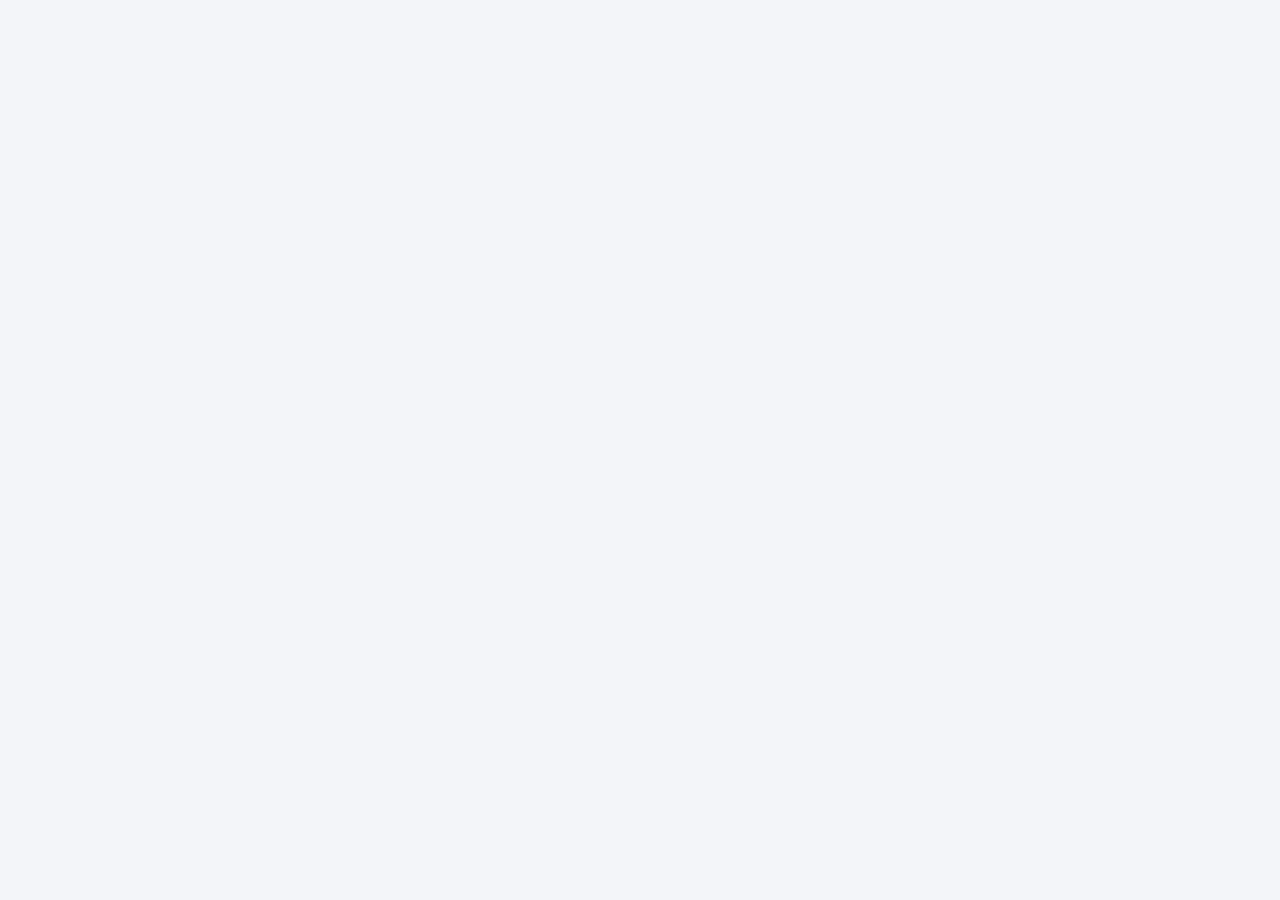
==== block-2-extension/index.html @ 3ecbda08 "Add Week 3 Tuesday Offline Lab materials" ====
<!DOCTYPE html>
<html lang="en">
<head>
  <meta charset="UTF-8">
  <meta name="viewport" content="width=device-width, initial-scale=1.0">
  <title>scratch2build_session_6</title>
  <link rel="stylesheet" href="styles.css">
</head>
<body>
  
<script src="script.js"></script>
</body>
</html>
---- block-2-extension/styles.css ----
*{box-sizing:border-box}body{margin:0;padding:30px 0;font-family:Arial,sans-serif;background:#f3f5f9;color:#202938}
.container{width:min(900px,92%);margin:auto}.filters{display:flex;gap:12px;flex-wrap:wrap;margin:20px 0}
input,select{padding:12px;border:1px solid #cbd2dc;border-radius:8px;font:inherit}
input{flex:1 1 240px}select{flex:0 1 200px}
.events-list{display:grid;grid-template-columns:repeat(auto-fit,minmax(220px,1fr));gap:14px}
.event-card{padding:18px;background:white;border-radius:12px;box-shadow:0 3px 14px #17203312}
.event-card h2{margin:0 0 8px;font-size:19px}.badge{color:#2457c5;font-size:13px}
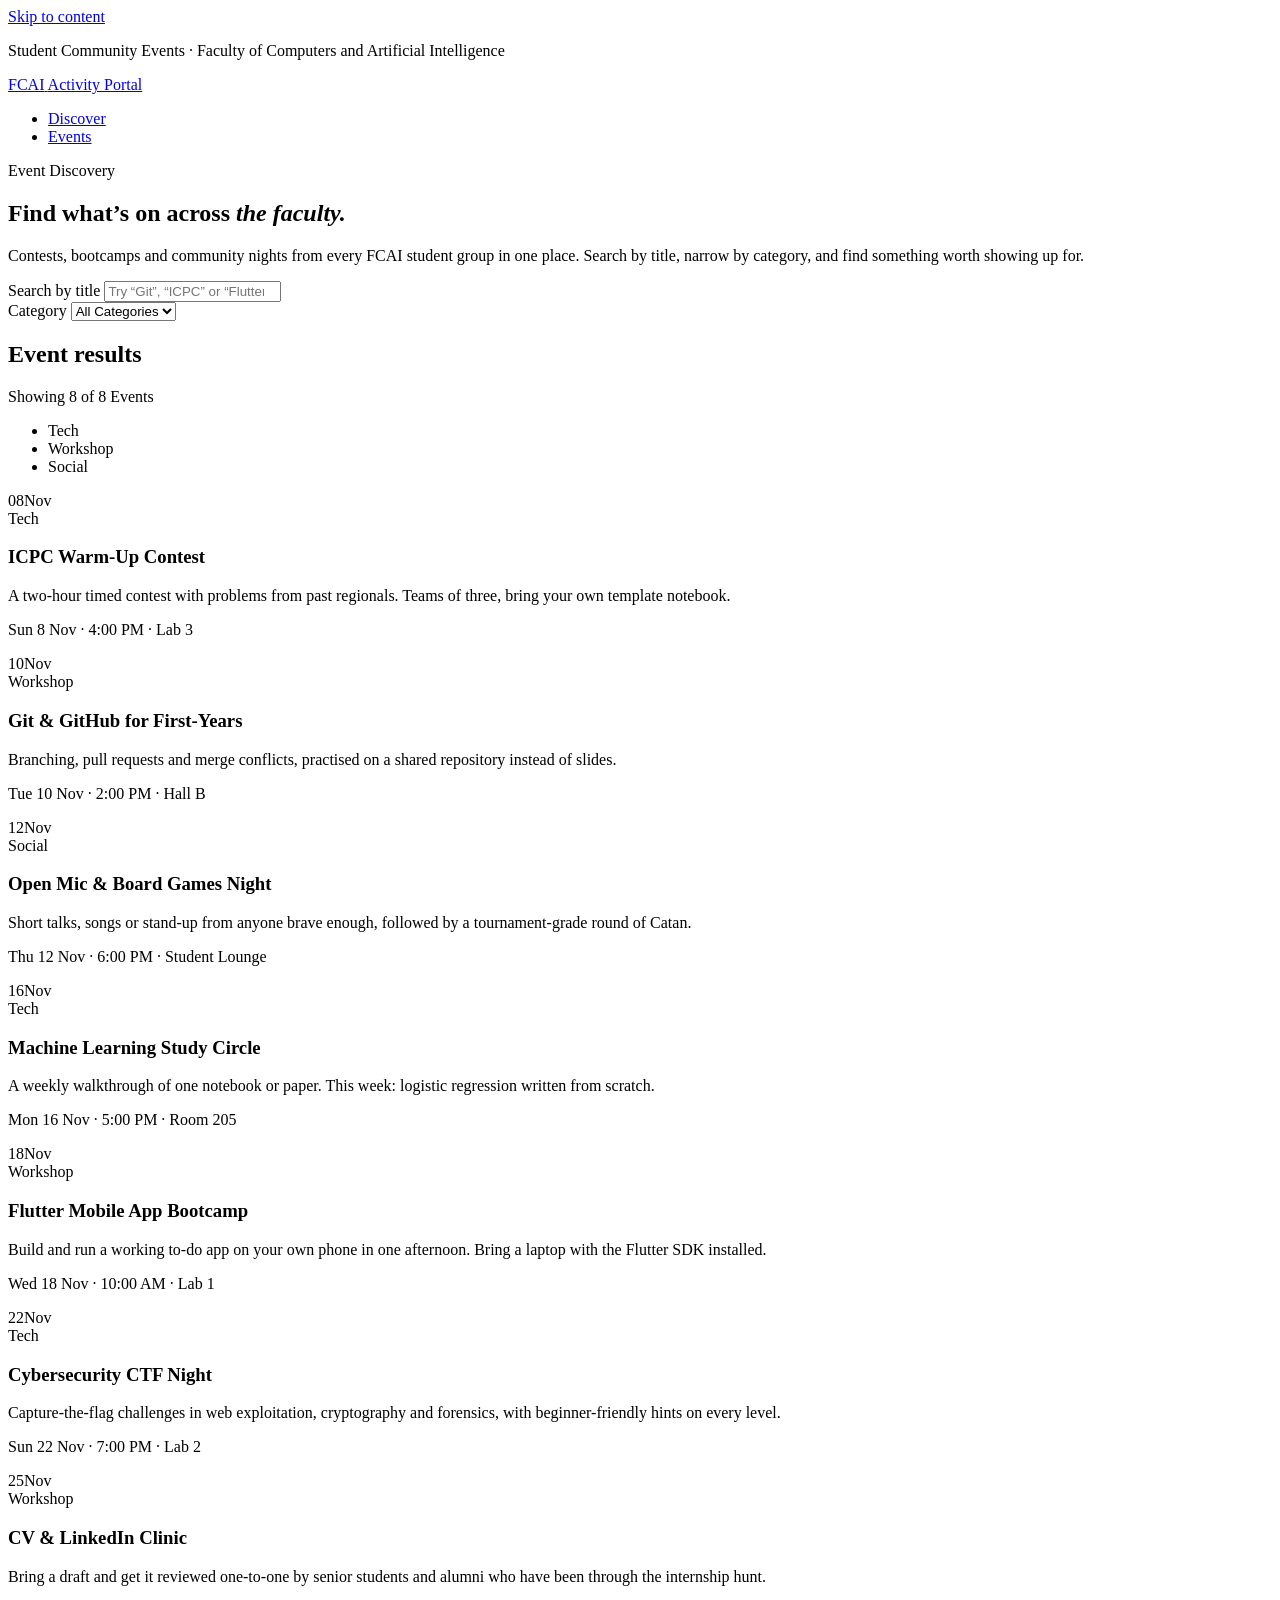
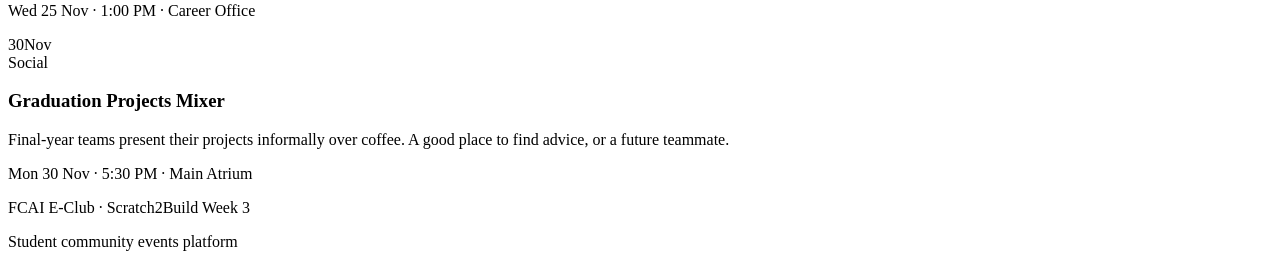
==== commit d682aae6: "Complete Task 3" ====
--- a/block-2-extension/index.html
+++ b/block-2-extension/index.html
@@ -1,13 +1,173 @@
 <!DOCTYPE html>
 <html lang="en">
 <head>
-  <meta charset="UTF-8">
-  <meta name="viewport" content="width=device-width, initial-scale=1.0">
-  <title>scratch2build_session_6</title>
-  <link rel="stylesheet" href="styles.css">
+  <meta charset="utf-8">
+  <meta name="viewport" content="width=device-width, initial-scale=1">
+  <title>Discover Events · FCAI Activity Portal</title>
+  <link rel="preconnect" href="https://fonts.googleapis.com">
+  <link rel="preconnect" href="https://fonts.gstatic.com" crossorigin>
+  <link href="https://fonts.googleapis.com/css2?family=DM+Mono:wght@400;500&family=DM+Sans:wght@400;500;700&family=Fraunces:ital,opsz,wght@0,9..144,500;0,9..144,700;1,9..144,500&display=swap" rel="stylesheet">
+  <link rel="stylesheet" href="style.css">
+  <script src="script.js" defer></script>
 </head>
 <body>
-  
-<script src="script.js"></script>
+  <a class="skip-link" href="#main">Skip to content</a>
+
+  <div class="topbar">
+    <p>Student Community Events &middot; Faculty of Computers and Artificial Intelligence</p>
+  </div>
+
+  <header class="site-header">
+    <div class="header-inner wrap">
+      <a class="brand" href="#">
+        <span class="brand-name">FCAI</span>
+        <span class="brand-sub">Activity Portal</span>
+      </a>
+      <nav class="site-nav" aria-label="Page sections">
+        <ul>
+          <li><a href="#discover">Discover</a></li>
+          <li><a href="#results">Events</a></li>
+        </ul>
+      </nav>
+    </div>
+  </header>
+
+  <main id="main">
+    <section class="hero wrap" aria-labelledby="page-title">
+      <div class="hero-copy">
+        <p class="eyebrow">Event Discovery</p>
+        <h1 id="page-title">Find what&rsquo;s on across <em>the faculty.</em></h1>
+      </div>
+      <p class="lede">Contests, bootcamps and community nights from every FCAI student group in one place. Search by title, narrow by category, and find something worth showing up for.</p>
+    </section>
+
+    <section class="filters-band" id="discover" aria-label="Search and filter events">
+      <div class="wrap">
+        <div class="filters">
+          <div class="field field-search">
+            <label for="search-input">Search by title</label>
+            <input id="search-input" type="search" placeholder="Try &ldquo;Git&rdquo;, &ldquo;ICPC&rdquo; or &ldquo;Flutter&rdquo;" autocomplete="off">
+          </div>
+          <div class="field field-category">
+            <label for="category-select">Category</label>
+            <select id="category-select">
+              <option value="all">All Categories</option>
+              <option value="tech">Tech</option>
+              <option value="workshop">Workshop</option>
+              <option value="social">Social</option>
+            </select>
+          </div>
+        </div>
+      </div>
+    </section>
+
+    <section class="results wrap" id="results" aria-labelledby="results-heading">
+      <h2 id="results-heading" class="visually-hidden">Event results</h2>
+
+      <div class="results-head">
+        <p id="active-counter" class="counter" aria-live="polite">Showing 8 of 8 Events</p>
+        <ul class="key" aria-label="Category colours">
+          <li><span class="swatch swatch-tech" aria-hidden="true"></span>Tech</li>
+          <li><span class="swatch swatch-workshop" aria-hidden="true"></span>Workshop</li>
+          <li><span class="swatch swatch-social" aria-hidden="true"></span>Social</li>
+        </ul>
+      </div>
+
+      <div class="events-grid" id="events-grid">
+        <article class="event-card" data-category="tech">
+          <div class="card-date" aria-hidden="true"><span class="day">08</span><span class="month">Nov</span></div>
+          <div class="card-body">
+            <span class="badge">Tech</span>
+            <h3 class="card-title">ICPC Warm-Up Contest</h3>
+            <p class="card-desc">A two-hour timed contest with problems from past regionals. Teams of three, bring your own template notebook.</p>
+            <p class="card-meta">Sun 8 Nov &middot; 4:00 PM &middot; Lab 3</p>
+          </div>
+        </article>
+
+        <article class="event-card" data-category="workshop">
+          <div class="card-date" aria-hidden="true"><span class="day">10</span><span class="month">Nov</span></div>
+          <div class="card-body">
+            <span class="badge">Workshop</span>
+            <h3 class="card-title">Git &amp; GitHub for First-Years</h3>
+            <p class="card-desc">Branching, pull requests and merge conflicts, practised on a shared repository instead of slides.</p>
+            <p class="card-meta">Tue 10 Nov &middot; 2:00 PM &middot; Hall B</p>
+          </div>
+        </article>
+
+        <article class="event-card" data-category="social">
+          <div class="card-date" aria-hidden="true"><span class="day">12</span><span class="month">Nov</span></div>
+          <div class="card-body">
+            <span class="badge">Social</span>
+            <h3 class="card-title">Open Mic &amp; Board Games Night</h3>
+            <p class="card-desc">Short talks, songs or stand-up from anyone brave enough, followed by a tournament-grade round of Catan.</p>
+            <p class="card-meta">Thu 12 Nov &middot; 6:00 PM &middot; Student Lounge</p>
+          </div>
+        </article>
+
+        <article class="event-card" data-category="tech">
+          <div class="card-date" aria-hidden="true"><span class="day">16</span><span class="month">Nov</span></div>
+          <div class="card-body">
+            <span class="badge">Tech</span>
+            <h3 class="card-title">Machine Learning Study Circle</h3>
+            <p class="card-desc">A weekly walkthrough of one notebook or paper. This week: logistic regression written from scratch.</p>
+            <p class="card-meta">Mon 16 Nov &middot; 5:00 PM &middot; Room 205</p>
+          </div>
+        </article>
+
+        <article class="event-card" data-category="workshop">
+          <div class="card-date" aria-hidden="true"><span class="day">18</span><span class="month">Nov</span></div>
+          <div class="card-body">
+            <span class="badge">Workshop</span>
+            <h3 class="card-title">Flutter Mobile App Bootcamp</h3>
+            <p class="card-desc">Build and run a working to-do app on your own phone in one afternoon. Bring a laptop with the Flutter SDK installed.</p>
+            <p class="card-meta">Wed 18 Nov &middot; 10:00 AM &middot; Lab 1</p>
+          </div>
+        </article>
+
+        <article class="event-card" data-category="tech">
+          <div class="card-date" aria-hidden="true"><span class="day">22</span><span class="month">Nov</span></div>
+          <div class="card-body">
+            <span class="badge">Tech</span>
+            <h3 class="card-title">Cybersecurity CTF Night</h3>
+            <p class="card-desc">Capture-the-flag challenges in web exploitation, cryptography and forensics, with beginner-friendly hints on every level.</p>
+            <p class="card-meta">Sun 22 Nov &middot; 7:00 PM &middot; Lab 2</p>
+          </div>
+        </article>
+
+        <article class="event-card" data-category="workshop">
+          <div class="card-date" aria-hidden="true"><span class="day">25</span><span class="month">Nov</span></div>
+          <div class="card-body">
+            <span class="badge">Workshop</span>
+            <h3 class="card-title">CV &amp; LinkedIn Clinic</h3>
+            <p class="card-desc">Bring a draft and get it reviewed one-to-one by senior students and alumni who have been through the internship hunt.</p>
+            <p class="card-meta">Wed 25 Nov &middot; 1:00 PM &middot; Career Office</p>
+          </div>
+        </article>
+
+        <article class="event-card" data-category="social">
+          <div class="card-date" aria-hidden="true"><span class="day">30</span><span class="month">Nov</span></div>
+          <div class="card-body">
+            <span class="badge">Social</span>
+            <h3 class="card-title">Graduation Projects Mixer</h3>
+            <p class="card-desc">Final-year teams present their projects informally over coffee. A good place to find advice, or a future teammate.</p>
+            <p class="card-meta">Mon 30 Nov &middot; 5:30 PM &middot; Main Atrium</p>
+          </div>
+        </article>
+      </div>
+
+      <div id="empty-state" class="empty-state" hidden>
+        <span class="empty-mark" aria-hidden="true">0</span>
+        <h3 class="empty-title">Nothing on the calendar for that search.</h3>
+        <p>Try a shorter keyword, or switch the category back to All Categories.</p>
+      </div>
+    </section>
+  </main>
+
+  <footer class="site-footer">
+    <div class="wrap">
+      <p>FCAI E-Club &middot; Scratch2Build Week 3</p>
+      <p>Student community events platform</p>
+    </div>
+  </footer>
 </body>
-</html>
+</html>
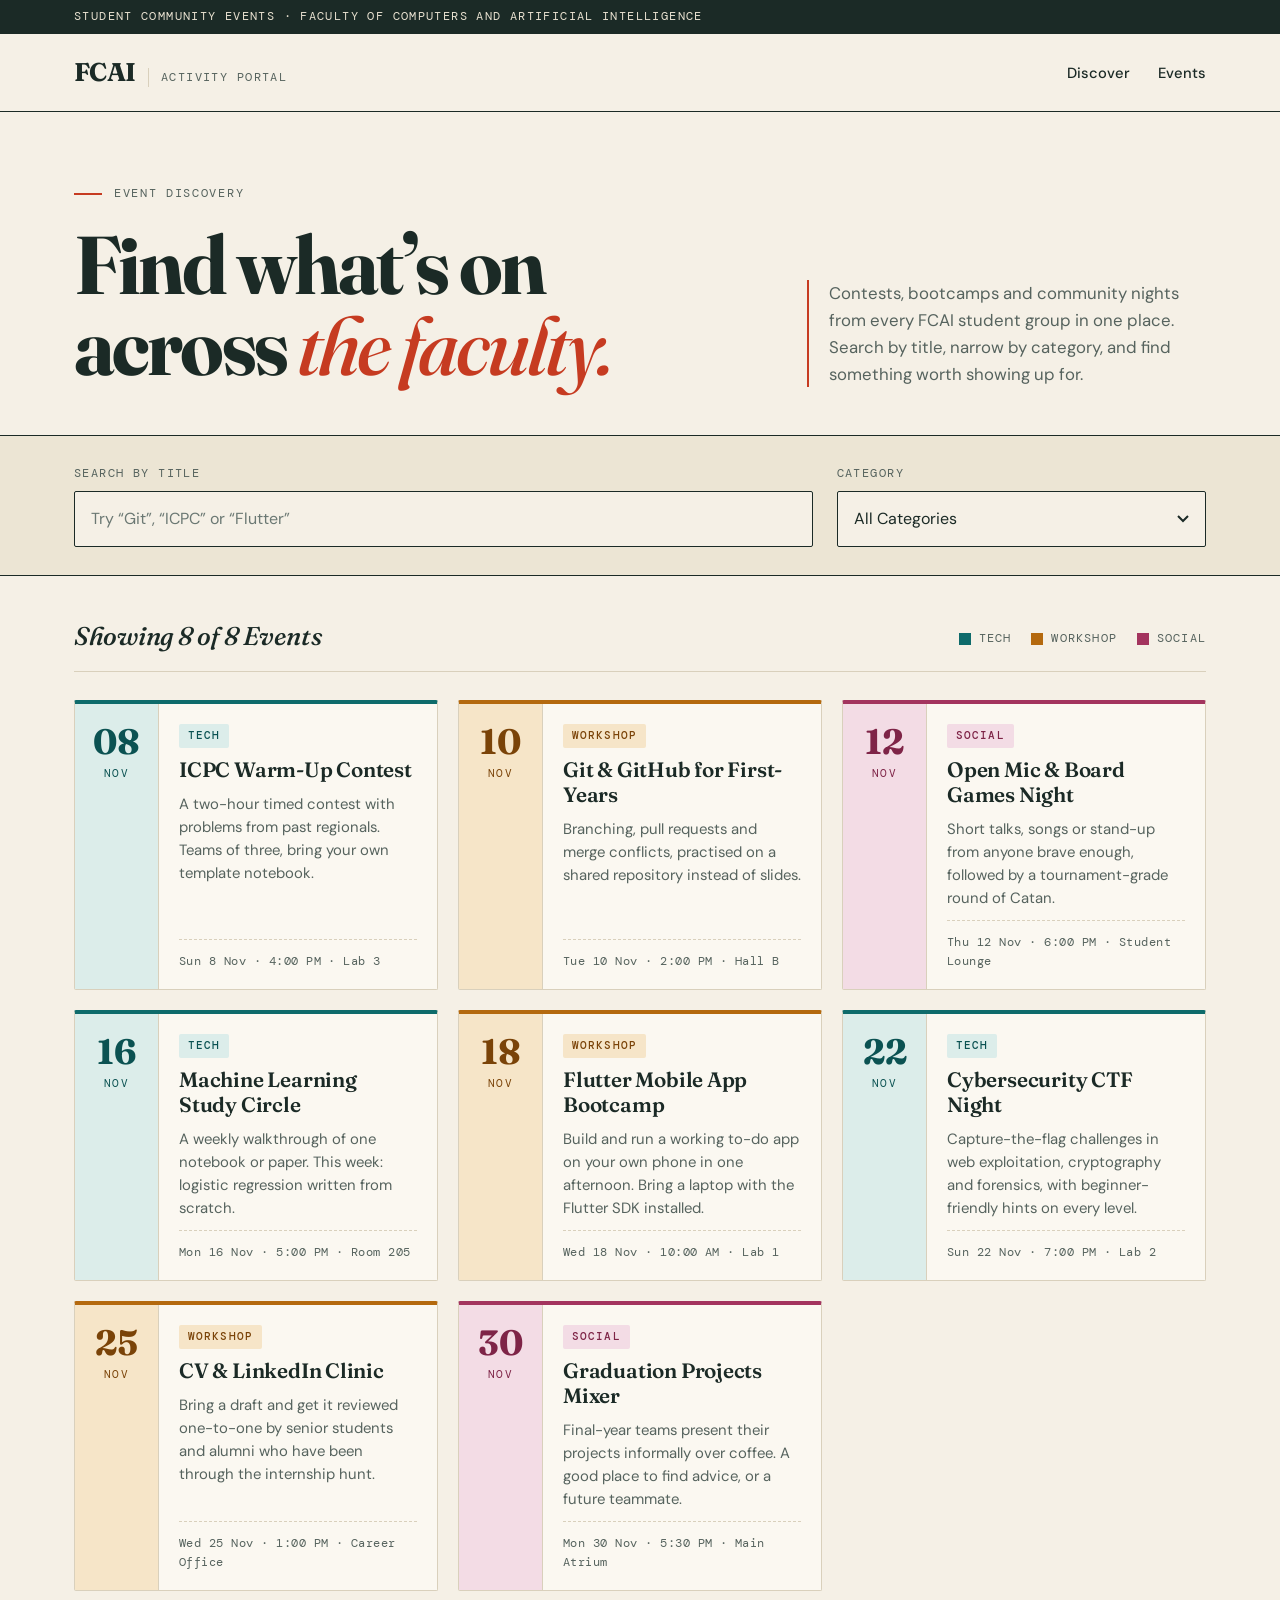
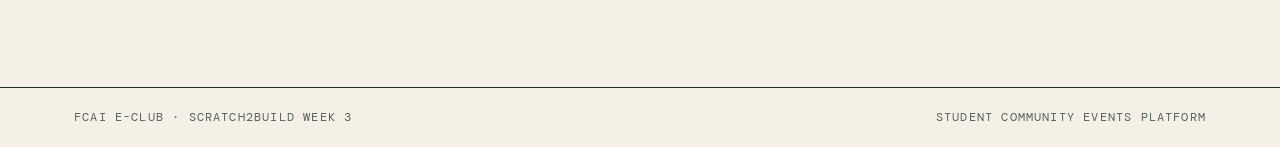
==== commit aa2a9819: "hotfix: Files Naming Error" ====
--- a/block-2-extension/index.html
+++ b/block-2-extension/index.html
@@ -7,7 +7,7 @@
   <link rel="preconnect" href="https://fonts.googleapis.com">
   <link rel="preconnect" href="https://fonts.gstatic.com" crossorigin>
   <link href="https://fonts.googleapis.com/css2?family=DM+Mono:wght@400;500&family=DM+Sans:wght@400;500;700&family=Fraunces:ital,opsz,wght@0,9..144,500;0,9..144,700;1,9..144,500&display=swap" rel="stylesheet">
-  <link rel="stylesheet" href="style.css">
+  <link rel="stylesheet" href="styles.css">
   <script src="script.js" defer></script>
 </head>
 <body>
--- a/block-2-extension/styles.css
+++ b/block-2-extension/styles.css
@@ -0,0 +1,568 @@
+*,
+*::before,
+*::after {
+  box-sizing: border-box;
+}
+
+:root {
+  --paper: #f5f0e6;
+  --paper-2: #ece5d4;
+  --card: #fbf8f1;
+  --ink: #1b2a26;
+  --ink-soft: #56635e;
+  --line: #d9d0bc;
+  --forest: #1f3d36;
+  --accent: #c63b21;
+  --accent-dark: #a62f18;
+
+  --tech: #0e6b6b;
+  --workshop: #b4690e;
+  --social: #a3345e;
+
+  --font-display: "Fraunces", Georgia, "Times New Roman", serif;
+  --font-body: "DM Sans", system-ui, -apple-system, "Segoe UI", sans-serif;
+  --font-mono: "DM Mono", ui-monospace, "SFMono-Regular", Menlo, monospace;
+}
+
+html {
+  scroll-behavior: smooth;
+}
+
+body {
+  margin: 0;
+  background: var(--paper);
+  color: var(--ink);
+  font-family: var(--font-body);
+  font-size: 1rem;
+  line-height: 1.6;
+  -webkit-font-smoothing: antialiased;
+}
+
+h1, h2, h3, p, ul {
+  margin: 0;
+}
+
+ul {
+  padding: 0;
+  list-style: none;
+}
+
+[hidden] {
+  display: none !important;
+}
+
+:focus-visible {
+  outline: 3px solid var(--accent);
+  outline-offset: 3px;
+}
+
+.wrap {
+  max-width: 1180px;
+  margin: 0 auto;
+  padding-left: 24px;
+  padding-right: 24px;
+}
+
+.visually-hidden {
+  position: absolute;
+  width: 1px;
+  height: 1px;
+  margin: -1px;
+  padding: 0;
+  overflow: hidden;
+  clip: rect(0, 0, 0, 0);
+  white-space: nowrap;
+  border: 0;
+}
+
+.skip-link {
+  position: absolute;
+  left: 16px;
+  top: -56px;
+  z-index: 20;
+  padding: 8px 14px;
+  background: var(--ink);
+  color: var(--paper);
+}
+
+.skip-link:focus {
+  top: 12px;
+}
+
+.eyebrow {
+  font-family: var(--font-mono);
+  font-size: 0.75rem;
+  letter-spacing: 0.14em;
+  text-transform: uppercase;
+  color: var(--ink-soft);
+}
+
+.eyebrow::before {
+  content: "";
+  display: inline-block;
+  width: 28px;
+  height: 2px;
+  margin-right: 12px;
+  vertical-align: middle;
+  background: var(--accent);
+}
+
+
+/* ---------- Header ---------- */
+
+.topbar {
+  background: var(--ink);
+  color: #e8e1d0;
+  font-family: var(--font-mono);
+  font-size: 0.72rem;
+  letter-spacing: 0.12em;
+  text-transform: uppercase;
+}
+
+.topbar p {
+  max-width: 1180px;
+  margin: 0 auto;
+  padding: 8px 24px;
+}
+
+.site-header {
+  border-bottom: 1px solid var(--ink);
+}
+
+.header-inner {
+  display: flex;
+  align-items: center;
+  justify-content: space-between;
+  gap: 24px;
+  padding-top: 18px;
+  padding-bottom: 18px;
+}
+
+.brand {
+  display: flex;
+  align-items: baseline;
+  gap: 12px;
+  color: inherit;
+  text-decoration: none;
+}
+
+.brand-name {
+  font-family: var(--font-display);
+  font-size: 1.6rem;
+  font-weight: 700;
+  letter-spacing: -0.02em;
+}
+
+.brand-sub {
+  padding-left: 12px;
+  border-left: 1px solid var(--line);
+  font-family: var(--font-mono);
+  font-size: 0.74rem;
+  letter-spacing: 0.12em;
+  text-transform: uppercase;
+  color: var(--ink-soft);
+}
+
+.site-nav ul {
+  display: flex;
+  gap: 28px;
+}
+
+.site-nav a {
+  padding: 6px 0;
+  color: var(--ink);
+  font-size: 0.92rem;
+  font-weight: 500;
+  text-decoration: none;
+  background: linear-gradient(var(--accent), var(--accent)) 0 100% / 0 2px no-repeat;
+  transition: background-size 0.25s ease;
+}
+
+.site-nav a:hover {
+  background-size: 100% 2px;
+}
+
+
+/* ---------- Hero ---------- */
+
+.hero {
+  display: grid;
+  grid-template-columns: minmax(0, 1.7fr) minmax(0, 1fr);
+  gap: 56px;
+  align-items: end;
+  padding-top: 72px;
+  padding-bottom: 48px;
+}
+
+.hero h1 {
+  margin-top: 20px;
+  font-family: var(--font-display);
+  font-size: clamp(2.6rem, 6.4vw, 5.2rem);
+  font-weight: 700;
+  line-height: 1;
+  letter-spacing: -0.035em;
+}
+
+.hero h1 em {
+  font-style: italic;
+  font-weight: 500;
+  color: var(--accent);
+}
+
+.lede {
+  max-width: 44ch;
+  padding-left: 20px;
+  border-left: 2px solid var(--accent);
+  font-size: 1.05rem;
+  color: var(--ink-soft);
+}
+
+
+/* ---------- Search and filters ---------- */
+
+.filters-band {
+  padding: 28px 0;
+  background: var(--paper-2);
+  border-top: 1px solid var(--ink);
+  border-bottom: 1px solid var(--ink);
+}
+
+.filters {
+  display: grid;
+  grid-template-columns: minmax(0, 2fr) minmax(0, 1fr);
+  gap: 24px;
+}
+
+.field {
+  display: grid;
+  gap: 8px;
+}
+
+.field label {
+  font-family: var(--font-mono);
+  font-size: 0.74rem;
+  letter-spacing: 0.12em;
+  text-transform: uppercase;
+  color: var(--ink-soft);
+}
+
+.field input,
+.field select {
+  width: 100%;
+  padding: 14px 16px;
+  font: inherit;
+  color: var(--ink);
+  background-color: var(--paper);
+  border: 1px solid var(--ink);
+  border-radius: 2px;
+  transition: box-shadow 0.15s ease;
+}
+
+.field input::placeholder {
+  color: #6b7873;
+}
+
+.field input:hover,
+.field select:hover,
+.field input:focus,
+.field select:focus {
+  box-shadow: 4px 4px 0 var(--accent);
+}
+
+.field select {
+  appearance: none;
+  padding-right: 44px;
+  background-image: url("data:image/svg+xml,%3Csvg xmlns='http://www.w3.org/2000/svg' width='12' height='8' viewBox='0 0 12 8'%3E%3Cpath d='M1 1l5 5 5-5' fill='none' stroke='%231B2A26' stroke-width='2'/%3E%3C/svg%3E");
+  background-repeat: no-repeat;
+  background-position: right 16px center;
+  cursor: pointer;
+}
+
+
+/* ---------- Results ---------- */
+
+.results {
+  padding-top: 40px;
+  padding-bottom: 96px;
+}
+
+.results-head {
+  display: flex;
+  align-items: baseline;
+  justify-content: space-between;
+  gap: 16px 32px;
+  flex-wrap: wrap;
+  margin-bottom: 28px;
+  padding-bottom: 14px;
+  border-bottom: 1px solid var(--line);
+}
+
+.counter {
+  font-family: var(--font-display);
+  font-size: 1.6rem;
+  font-style: italic;
+  font-weight: 500;
+  letter-spacing: -0.01em;
+}
+
+.key {
+  display: flex;
+  gap: 20px;
+  flex-wrap: wrap;
+  font-family: var(--font-mono);
+  font-size: 0.74rem;
+  letter-spacing: 0.1em;
+  text-transform: uppercase;
+  color: var(--ink-soft);
+}
+
+.key li {
+  display: flex;
+  align-items: center;
+  gap: 8px;
+}
+
+.swatch {
+  width: 12px;
+  height: 12px;
+}
+
+.swatch-tech { background: var(--tech); }
+.swatch-workshop { background: var(--workshop); }
+.swatch-social { background: var(--social); }
+
+.events-grid {
+  display: grid;
+  grid-template-columns: repeat(auto-fill, minmax(min(100%, 330px), 1fr));
+  gap: 20px;
+}
+
+
+/* ---------- Event cards ---------- */
+
+.event-card {
+  --c: var(--ink);
+  --c-bg: var(--paper-2);
+  --c-ink: var(--ink);
+
+  display: grid;
+  grid-template-columns: 84px minmax(0, 1fr);
+  background: var(--card);
+  border: 1px solid var(--line);
+  border-top: 4px solid var(--c);
+  border-radius: 2px;
+  transition: transform 0.2s ease, box-shadow 0.2s ease;
+}
+
+.event-card[data-category="tech"] {
+  --c: var(--tech);
+  --c-bg: #dcedea;
+  --c-ink: #0b5252;
+}
+
+.event-card[data-category="workshop"] {
+  --c: var(--workshop);
+  --c-bg: #f6e5c8;
+  --c-ink: #7a4308;
+}
+
+.event-card[data-category="social"] {
+  --c: var(--social);
+  --c-bg: #f3dce5;
+  --c-ink: #7e2447;
+}
+
+.event-card:hover {
+  transform: translateY(-3px);
+  box-shadow: 5px 5px 0 var(--c);
+}
+
+.card-date {
+  display: flex;
+  flex-direction: column;
+  align-items: center;
+  padding: 20px 0;
+  color: var(--c-ink);
+  background: var(--c-bg);
+  border-right: 1px solid var(--line);
+}
+
+.card-date .day {
+  font-family: var(--font-display);
+  font-size: 2.2rem;
+  font-weight: 700;
+  line-height: 1;
+}
+
+.card-date .month {
+  margin-top: 6px;
+  font-family: var(--font-mono);
+  font-size: 0.7rem;
+  letter-spacing: 0.14em;
+  text-transform: uppercase;
+}
+
+.card-body {
+  display: flex;
+  flex-direction: column;
+  align-items: flex-start;
+  gap: 10px;
+  min-width: 0;
+  padding: 20px 20px 18px;
+}
+
+.badge {
+  display: inline-block;
+  padding: 3px 9px;
+  font-family: var(--font-mono);
+  font-size: 0.7rem;
+  font-weight: 500;
+  letter-spacing: 0.1em;
+  text-transform: uppercase;
+  color: var(--c-ink);
+  background: var(--c-bg);
+  border-radius: 2px;
+}
+
+.card-title {
+  font-family: var(--font-display);
+  font-size: 1.3rem;
+  font-weight: 600;
+  line-height: 1.2;
+  letter-spacing: -0.01em;
+  overflow-wrap: anywhere;
+}
+
+.card-desc {
+  font-size: 0.93rem;
+  line-height: 1.55;
+  color: var(--ink-soft);
+}
+
+.card-meta {
+  width: 100%;
+  margin-top: auto;
+  padding-top: 12px;
+  border-top: 1px dashed var(--line);
+  font-family: var(--font-mono);
+  font-size: 0.74rem;
+  letter-spacing: 0.04em;
+  color: var(--ink-soft);
+}
+
+
+/* ---------- Empty state ---------- */
+
+.empty-state {
+  display: grid;
+  justify-items: center;
+  gap: 10px;
+  padding: 72px 24px;
+  text-align: center;
+  background: var(--card);
+  border: 1px dashed var(--ink-soft);
+  border-radius: 2px;
+}
+
+.empty-mark {
+  font-family: var(--font-display);
+  font-size: 5.5rem;
+  font-style: italic;
+  font-weight: 500;
+  line-height: 1;
+  color: var(--accent);
+}
+
+.empty-title {
+  font-family: var(--font-display);
+  font-size: 1.6rem;
+  font-weight: 600;
+  line-height: 1.2;
+  letter-spacing: -0.01em;
+}
+
+.empty-state p {
+  max-width: 42ch;
+  color: var(--ink-soft);
+}
+
+
+/* ---------- Footer ---------- */
+
+.site-footer {
+  border-top: 1px solid var(--ink);
+}
+
+.site-footer .wrap {
+  display: flex;
+  justify-content: space-between;
+  gap: 16px;
+  flex-wrap: wrap;
+  padding-top: 20px;
+  padding-bottom: 20px;
+  font-family: var(--font-mono);
+  font-size: 0.74rem;
+  letter-spacing: 0.1em;
+  text-transform: uppercase;
+  color: var(--ink-soft);
+}
+
+
+/* ---------- Responsive ---------- */
+
+@media (max-width: 860px) {
+  .hero {
+    grid-template-columns: minmax(0, 1fr);
+    gap: 28px;
+    padding-top: 48px;
+  }
+
+  .filters {
+    grid-template-columns: minmax(0, 1fr);
+    gap: 18px;
+  }
+}
+
+@media (max-width: 560px) {
+  .wrap,
+  .topbar p {
+    padding-left: 16px;
+    padding-right: 16px;
+  }
+
+  .topbar p {
+    font-size: 0.66rem;
+  }
+
+  .brand-sub {
+    display: none;
+  }
+
+  .card-date {
+    padding-top: 16px;
+  }
+
+  .event-card {
+    grid-template-columns: 72px minmax(0, 1fr);
+  }
+
+  .card-body {
+    padding: 16px 16px 16px;
+  }
+
+  .empty-state {
+    padding: 56px 16px;
+  }
+}
+
+@media (prefers-reduced-motion: reduce) {
+  html {
+    scroll-behavior: auto;
+  }
+
+  *,
+  *::before,
+  *::after {
+    transition: none !important;
+  }
+}
